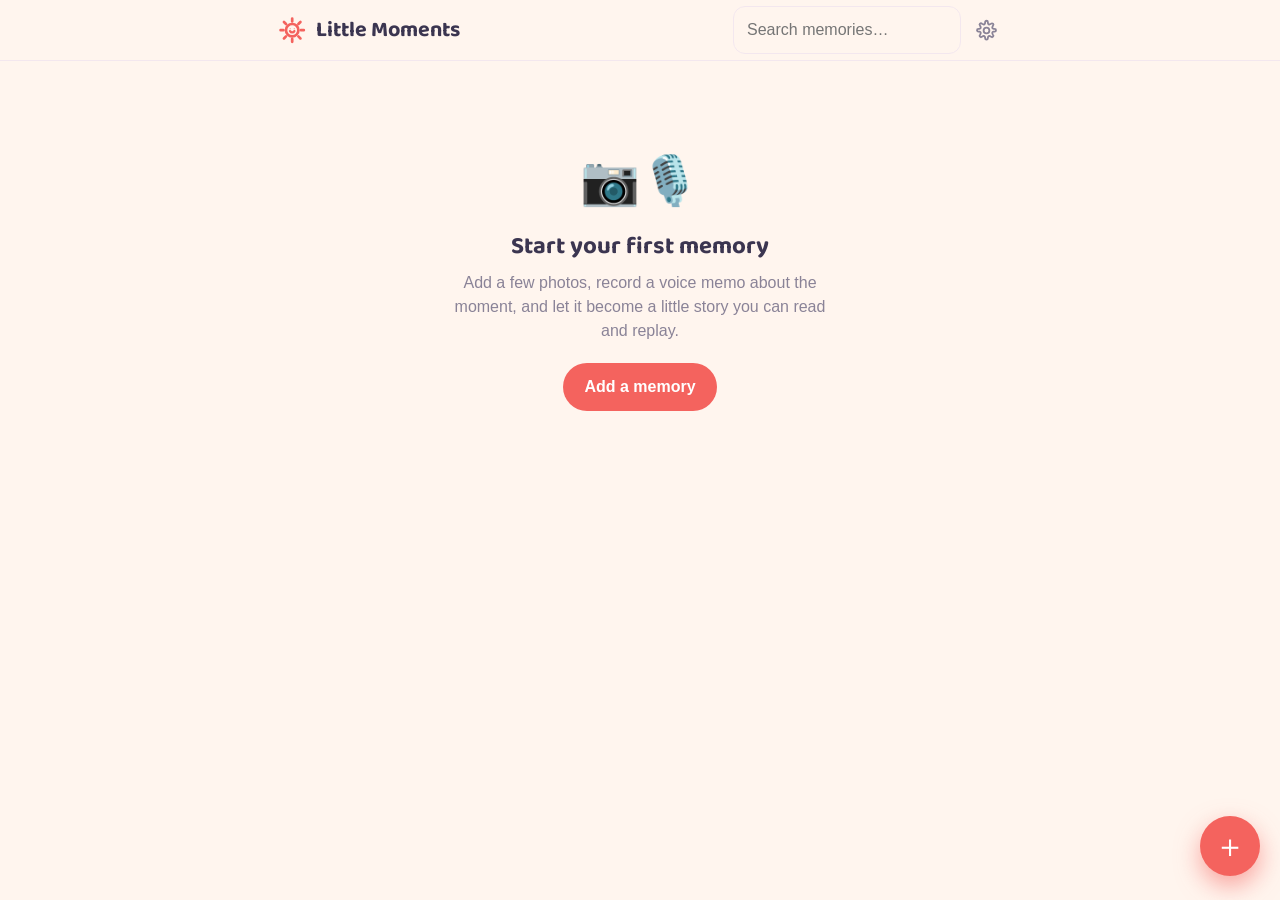
==== index.html @ 15800431 "Redesign the settings icon as a cog, distinct from the sun mark The old settings glyph was a center " ====
<!DOCTYPE html>
<html lang="en">
<head>
  <meta charset="UTF-8" />
  <meta name="viewport" content="width=device-width, initial-scale=1, viewport-fit=cover" />
  <meta name="theme-color" content="#f4635e" />
  <title>Little Moments</title>
  <meta name="description" content="A private journal of photos and voice-memo memories with the people you love." />
  <link rel="manifest" href="manifest.webmanifest" />
  <link rel="icon" href="icons/icon.svg" type="image/svg+xml" />
  <link rel="icon" href="icons/icon-192.png" sizes="192x192" type="image/png" />
  <link rel="apple-touch-icon" href="icons/apple-touch-icon.png" />
  <meta name="apple-mobile-web-app-capable" content="yes" />
  <meta name="apple-mobile-web-app-status-bar-style" content="default" />
  <meta name="apple-mobile-web-app-title" content="Little Moments" />
  <meta name="mobile-web-app-capable" content="yes" />
  <link rel="stylesheet" href="styles.css" />
</head>
<body>
  <header class="app-header">
    <div class="wrap header-inner">
      <h1 class="brand">
        <svg class="brand-mark" viewBox="0 0 24 24" fill="none" stroke="currentColor" stroke-width="2" stroke-linecap="round" stroke-linejoin="round" aria-hidden="true">
          <circle cx="12" cy="12" r="4.6" />
          <path d="M12 3.4v2.1M12 18.5v2.1M3.4 12h2.1M18.5 12h2.1M5.9 5.9l1.5 1.5M16.6 16.6l1.5 1.5M18.1 5.9l-1.5 1.5M7.4 16.6l-1.5 1.5" />
          <path d="M10.4 12.7a1.8 1.8 0 0 0 3.2 0" stroke-width="1.7" />
          <circle cx="10.5" cy="10.9" r="0.4" fill="currentColor" stroke="none" />
          <circle cx="13.5" cy="10.9" r="0.4" fill="currentColor" stroke="none" />
        </svg>
        Little Moments
      </h1>
      <div class="header-actions">
        <input id="search" class="search" type="search" placeholder="Search memories…" aria-label="Search memories" />
        <button id="settingsBtn" class="icon-btn" title="Settings" aria-label="Settings">
          <svg viewBox="0 0 24 24" fill="none" stroke="currentColor" stroke-width="1.9" stroke-linecap="round" stroke-linejoin="round" aria-hidden="true">
            <path d="M10.6 3.2a1.4 1.4 0 0 1 2.8 0l.15 1.36a1.4 1.4 0 0 0 2.02.98l1.23-.62a1.4 1.4 0 0 1 1.98 1.98l-.62 1.23a1.4 1.4 0 0 0 .98 2.02l1.36.15a1.4 1.4 0 0 1 0 2.8l-1.36.15a1.4 1.4 0 0 0-.98 2.02l.62 1.23a1.4 1.4 0 0 1-1.98 1.98l-1.23-.62a1.4 1.4 0 0 0-2.02.98l-.15 1.36a1.4 1.4 0 0 1-2.8 0l-.15-1.36a1.4 1.4 0 0 0-2.02-.98l-1.23.62a1.4 1.4 0 0 1-1.98-1.98l.62-1.23a1.4 1.4 0 0 0-.98-2.02l-1.36-.15a1.4 1.4 0 0 1 0-2.8l1.36-.15a1.4 1.4 0 0 0 .98-2.02l-.62-1.23a1.4 1.4 0 0 1 1.98-1.98l1.23.62a1.4 1.4 0 0 0 2.02-.98z" />
            <circle cx="12" cy="12" r="3" />
          </svg>
        </button>
      </div>
    </div>
  </header>

  <div id="albumBanner" class="album-banner" hidden>👀 You're viewing a shared family album (read-only)</div>

  <main class="wrap main">
    <div id="emptyState" class="empty" hidden>
      <div class="empty-art" aria-hidden="true">📷🎙️</div>
      <h2>Start your first memory</h2>
      <p>Add a few photos, record a voice memo about the moment, and let it become a little story you can read and replay.</p>
      <button class="btn primary" data-action="new">Add a memory</button>
    </div>

    <div id="feed" class="feed" aria-live="polite"></div>
  </main>

  <button id="fab" class="fab" title="New memory" aria-label="New memory">＋</button>

  <!-- Composer -->
  <dialog id="composer" class="sheet">
    <form id="composerForm" method="dialog">
      <div class="sheet-head">
        <h2 id="composerTitle">New memory</h2>
        <button type="button" class="icon-btn" data-close aria-label="Close">✕</button>
      </div>

      <div class="sheet-body">
        <label class="field">
          <span>Photos</span>
          <div id="photoGrid" class="photo-grid"></div>
          <div class="photo-add-row">
            <label class="btn ghost file-btn">
              📷 Add photos
              <input id="photoInput" type="file" accept="image/*" multiple hidden />
            </label>
            <label class="btn ghost file-btn">
              🤳 Take photo
              <input id="cameraInput" type="file" accept="image/*" capture="environment" hidden />
            </label>
          </div>
        </label>

        <div class="field-row">
          <label class="field grow">
            <span>Title</span>
            <input id="titleInput" type="text" placeholder="A name for this moment" />
          </label>
          <label class="field">
            <span>Date</span>
            <input id="dateInput" type="date" />
          </label>
        </div>

        <div class="field">
          <span>Voice memo</span>
          <div class="recorder">
            <div class="rec-controls">
              <button type="button" id="recordBtn" class="btn record">
                <span class="rec-dot" aria-hidden="true"></span>
                <span id="recordLabel">Record</span>
              </button>
              <span id="recTimer" class="rec-timer">0:00</span>
              <button type="button" id="clearAudioBtn" class="btn ghost small" hidden>Discard</button>
            </div>
            <audio id="audioPreview" controls hidden></audio>
            <p id="recHint" class="hint">Tap record and talk about the moment. Your words are captured as you speak, and the audio is saved so you can play it back later.</p>
          </div>
        </div>

        <div class="field">
          <div class="label-row">
            <span>Story</span>
            <button type="button" id="aiBtn" class="btn ai small" title="Summarize the voice memo into a story with AI">✨ Summarize with AI</button>
          </div>
          <textarea id="transcriptInput" class="transcript" rows="3" placeholder="What you said (captured while recording — you can edit it)"></textarea>
          <textarea id="storyInput" class="story" rows="6" placeholder="The written story of this memory will appear here. You can also just write it yourself."></textarea>
          <div id="aiStatus" class="ai-status" hidden></div>
        </div>

        <label class="field">
          <span>Caption <span class="hint" style="font-weight:400">(short &amp; witty — used when you share)</span></span>
          <input id="captionInput" type="text" placeholder="A one-line caption for sharing (AI fills this in)" />
        </label>

        <label class="field">
          <span>Tags</span>
          <input id="tagsInput" type="text" placeholder="first steps, park, giggles (comma separated)" />
        </label>
      </div>

      <div class="sheet-foot">
        <button type="button" class="btn ghost" data-close>Cancel</button>
        <button type="submit" class="btn primary" id="saveBtn">Save memory</button>
      </div>
    </form>
  </dialog>

  <!-- Settings -->
  <dialog id="settings" class="sheet">
    <div class="sheet-head">
      <h2>Settings</h2>
      <button type="button" class="icon-btn" data-close aria-label="Close">✕</button>
    </div>
    <div class="sheet-body">
      <div class="field">
        <span>Look &amp; feel</span>
        <p class="hint">Pick a color theme — it applies right away and is saved on this device.</p>
        <div id="themeSwatches" class="theme-swatches"></div>
      </div>

      <div class="field">
        <span>AI summaries</span>
        <p class="hint">Two ways to enable AI stories. <strong>Recommended:</strong> set up the free proxy (keeps your key off this device) — see <a href="https://github.com/dominicjmorgan/Memories/blob/main/proxy/README.md" target="_blank" rel="noopener">proxy setup</a> — and paste its URL below. <strong>Or:</strong> paste your Anthropic API key to call Anthropic directly.</p>
        <label class="field">
          <span class="sub">AI proxy URL <span class="hint" style="font-weight:400">(recommended)</span></span>
          <input id="proxyUrlInput" type="url" placeholder="https://little-moments-ai.<you>.workers.dev" autocomplete="off" spellcheck="false" />
        </label>
        <label class="field">
          <span class="sub">Anthropic API key <span class="hint" style="font-weight:400">(only if not using a proxy)</span></span>
          <input id="apiKeyInput" type="password" placeholder="sk-ant-…" autocomplete="off" />
        </label>
        <label class="field">
          <span class="sub">Model</span>
          <select id="modelSelect">
            <option value="claude-opus-5">Claude Opus 5 — best quality</option>
            <option value="claude-sonnet-5">Claude Sonnet 5 — faster &amp; cheaper</option>
            <option value="claude-haiku-4-5">Claude Haiku 4.5 — cheapest</option>
          </select>
        </label>
        <label class="field">
          <span class="sub">Workspace ID <span class="hint" style="font-weight:400">(only if your key isn't tied to a workspace)</span></span>
          <input id="workspaceIdInput" type="text" placeholder="wrkspc_… (optional)" autocomplete="off" spellcheck="false" />
        </label>
      </div>

      <div class="field">
        <span>Read-aloud voice</span>
        <p class="hint">Tap <strong>🔊 Read aloud</strong> on any memory to hear the story in a warm, real voice. Add an <code>ELEVENLABS_API_KEY</code> to your Worker to enable it — see <a href="https://github.com/dominicjmorgan/Memories/blob/main/proxy/README.md" target="_blank" rel="noopener">narration setup</a>. Each story is voiced once, then saved so it replays instantly (and family hear the same voice in the album). Without it, the app falls back to your device's built-in voice.</p>
        <label class="field">
          <span class="sub">Voice ID <span class="hint" style="font-weight:400">(optional — blank uses a warm default)</span></span>
          <input id="ttsVoiceIdInput" type="text" placeholder="e.g. 21m00Tcm4TlvDq8ikWAM" autocomplete="off" spellcheck="false" />
          <span class="hint" style="font-weight:400">Pick any voice from the <a href="https://elevenlabs.io/app/voice-library" target="_blank" rel="noopener">ElevenLabs voice library</a> and paste its ID here.</span>
        </label>
      </div>

      <div class="field">
        <span>Shared family album</span>
        <p class="hint">Publish your memories to a private album so invited family can view them (read-only) via a secret link + password. Uses your Cloudflare Worker — see <a href="https://github.com/dominicjmorgan/Memories/blob/main/proxy/README.md" target="_blank" rel="noopener">album setup</a>. The keys/password below must match the ones you set on the Worker.</p>
        <label class="field checkbox-row">
          <input id="albumSyncToggle" type="checkbox" />
          <span class="sub">Publish my memories to the shared album</span>
        </label>
        <label class="field">
          <span class="sub">Owner key <span class="hint" style="font-weight:400">(secret — lets this device publish)</span></span>
          <input id="albumOwnerKeyInput" type="password" placeholder="owner secret" autocomplete="off" spellcheck="false" />
        </label>
        <label class="field">
          <span class="sub">Read key <span class="hint" style="font-weight:400">(goes in the family link)</span></span>
          <input id="albumReadKeyInput" type="text" placeholder="read secret" autocomplete="off" spellcheck="false" />
        </label>
        <label class="field">
          <span class="sub">Family password</span>
          <input id="albumPasswordInput" type="text" placeholder="password family will type" autocomplete="off" spellcheck="false" />
        </label>
        <div class="photo-add-row">
          <button type="button" id="albumLinkBtn" class="btn ghost">🔗 Copy family link</button>
          <button type="button" id="albumSyncAllBtn" class="btn ghost">⬆️ Publish all now</button>
        </div>
        <div id="albumStatus" class="ai-status" hidden></div>
      </div>

      <div class="field">
        <span>Your data</span>
        <p class="hint">Everything lives on this device. Back it up to a file, or restore it on another device.</p>
        <div class="photo-add-row">
          <button type="button" id="exportBtn" class="btn ghost">⬇️ Back up to file</button>
          <label class="btn ghost file-btn">
            ⬆️ Restore from file
            <input id="importInput" type="file" accept="application/json,.json" hidden />
          </label>
        </div>
        <div id="dataStatus" class="ai-status" hidden></div>
      </div>
    </div>
    <div class="sheet-foot">
      <button type="button" class="btn primary" data-close>Done</button>
    </div>
  </dialog>

  <!-- Viewer -->
  <dialog id="viewer" class="sheet viewer-sheet">
    <div class="sheet-head">
      <h2 id="viewerTitle">Memory</h2>
      <button type="button" class="icon-btn" data-close aria-label="Close">✕</button>
    </div>
    <div class="sheet-body" id="viewerBody"></div>
    <div class="sheet-foot">
      <button type="button" class="btn danger ghost" id="viewerDelete">Delete</button>
      <button type="button" class="btn ghost" id="viewerShare">📤 Share</button>
      <button type="button" class="btn ghost" id="viewerEdit">Edit</button>
      <button type="button" class="btn primary" data-close>Close</button>
    </div>
  </dialog>

  <!-- Fullscreen photo lightbox -->
  <dialog id="lightbox" class="lightbox" aria-label="Photo viewer">
    <div class="lb-counter" id="lbCounter"></div>
    <button type="button" class="lb-close icon-btn" id="lbClose" aria-label="Close">✕</button>
    <button type="button" class="lb-nav lb-prev" id="lbPrev" aria-label="Previous photo">‹</button>
    <img class="lb-img" id="lbImg" alt="Memory photo" draggable="false" />
    <button type="button" class="lb-nav lb-next" id="lbNext" aria-label="Next photo">›</button>
    <div class="lb-hint" id="lbHint">tap photo to zoom · swipe to browse</div>
  </dialog>

  <!-- Family album password gate -->
  <dialog id="albumGate" class="sheet album-gate">
    <form id="albumGateForm" method="dialog">
      <div class="sheet-head">
        <h2>✽ A shared album</h2>
      </div>
      <div class="sheet-body">
        <p class="hint">This family album is private. Enter the password you were given to view it.</p>
        <label class="field">
          <span class="sub">Password</span>
          <input id="albumPwInput" type="password" autocomplete="off" />
        </label>
        <div id="albumGateMsg" class="ai-status error" hidden></div>
      </div>
      <div class="sheet-foot">
        <button type="submit" class="btn primary">Unlock</button>
      </div>
    </form>
  </dialog>

  <div id="toast" class="toast" hidden></div>

  <script src="app.js"></script>
</body>
</html>
---- styles.css ----
@import url('https://fonts.googleapis.com/css2?family=Baloo+2:wght@600;700;800&family=Caveat:wght@600;700&display=swap');

:root {
  --bg: #fff5ee;
  --surface: #ffffff;
  --ink: #3b3550;
  --ink-soft: #8a8397;
  --line: #f3e7ee;
  --brand: #f4635e;
  --brand-dark: #dd4b48;
  --accent: #23bfa6;
  --danger: #e14b6a;
  --shadow: 0 8px 26px rgba(120, 80, 90, 0.12);
  --radius: 18px;
  --font: -apple-system, BlinkMacSystemFont, "Segoe UI", Roboto, Helvetica, Arial, sans-serif;
  --serif: "Iowan Old Style", "Palatino Linotype", Palatino, Georgia, serif;
  --display: "Baloo 2", "Nunito", -apple-system, BlinkMacSystemFont, "Segoe UI", sans-serif;
  --hand: "Caveat", "Segoe Print", "Bradley Hand", "Comic Sans MS", cursive;
}

@media (prefers-color-scheme: dark) {
  :root {
    --bg: #241f2b;
    --surface: #2e2836;
    --ink: #f4ecf6;
    --ink-soft: #b8afc4;
    --line: #3f374a;
    --brand: #ff7d78;
    --brand-dark: #f4635e;
    --accent: #4fd3bd;
    --shadow: 0 8px 26px rgba(0, 0, 0, 0.4);
  }
}

* { box-sizing: border-box; }
/* Ensure the `hidden` attribute always wins over element display rules
   (e.g. .btn sets display:inline-flex, which would otherwise show a
   [hidden] button — including the album view's Edit/Delete). */
[hidden] { display: none !important; }

html, body {
  margin: 0;
  padding: 0;
  background: var(--bg);
  color: var(--ink);
  font-family: var(--font);
  font-size: 16px;
  line-height: 1.5;
  -webkit-font-smoothing: antialiased;
}

.wrap { width: 100%; max-width: 760px; margin: 0 auto; padding: 0 16px; }

/* Header */
.app-header {
  position: sticky;
  top: 0;
  z-index: 10;
  background: color-mix(in srgb, var(--bg) 88%, transparent);
  backdrop-filter: blur(10px);
  border-bottom: 1px solid var(--line);
  padding-top: env(safe-area-inset-top);
}
.header-inner {
  display: flex;
  align-items: center;
  gap: 12px;
  min-height: 60px;
}
.brand {
  font-family: var(--display);
  font-size: 1.35rem;
  margin: 0;
  display: flex;
  align-items: center;
  gap: 8px;
  white-space: nowrap;
}
.brand-mark { color: var(--brand); }
.header-actions { margin-left: auto; display: flex; align-items: center; gap: 8px; }
.search {
  border: 1px solid var(--line);
  background: var(--surface);
  color: var(--ink);
  border-radius: 999px;
  padding: 8px 14px;
  font-size: 0.95rem;
  width: 190px;
  max-width: 42vw;
  outline: none;
}
.search:focus { border-color: var(--brand); }

/* Main / feed */
.main { padding-top: 24px; padding-bottom: 130px; }
body { overflow-x: hidden; } /* gentle card tilts must never scroll the page sideways */
.feed { display: flex; flex-direction: column; gap: 36px; padding: 6px 4px 0; }

/* Scrapbook Polaroid card */
.card {
  --paper: #fffdf8;
  --paper-ink: #3b322b;
  --paper-soft: #857a6f;
  position: relative;
  background: var(--paper);
  color: var(--paper-ink);
  padding: 12px 12px 0;
  border-radius: 5px;
  box-shadow: 0 10px 22px rgba(70, 50, 35, 0.16), 0 2px 5px rgba(70, 50, 35, 0.12);
  cursor: pointer;
  transform: rotate(var(--tilt, 0deg));
  transition: transform 0.5s cubic-bezier(.2, .75, .2, 1), box-shadow 0.2s ease, opacity 0.5s ease;
}
@media (prefers-color-scheme: dark) {
  .card { box-shadow: 0 16px 32px rgba(0, 0, 0, 0.5), 0 2px 6px rgba(0, 0, 0, 0.4); }
}

/* Colorful washi tape — a rotating set of candy colors so the feed feels
   like a playful scrapbook. */
.card { --tape: #ff9bbb; --tape-left: 50%; --tape-rot: -2.5deg; }
.card:nth-child(5n+2) { --tape: #4fd3bd; }
.card:nth-child(5n+3) { --tape: #ffce5c; }
.card:nth-child(5n+4) { --tape: #b9a0e6; }
.card:nth-child(5n+5) { --tape: #7fc9f2; }
.card:nth-child(2n)   { --tape-left: 30%; --tape-rot: -4deg; }
.card:nth-child(3n)   { --tape-left: 72%; --tape-rot: 3.5deg; }
.card::before {
  content: "";
  position: absolute;
  top: -11px;
  left: var(--tape-left);
  width: 104px;
  height: 26px;
  transform: translateX(-50%) rotate(var(--tape-rot));
  background: repeating-linear-gradient(45deg,
    color-mix(in srgb, var(--tape) 55%, transparent) 0 6px,
    color-mix(in srgb, var(--tape) 80%, transparent) 6px 12px);
  border-left: 1px dashed rgba(255,255,255,.55);
  border-right: 1px dashed rgba(255,255,255,.55);
  box-shadow: 0 1px 2px rgba(0,0,0,.08);
  border-radius: 2px;
  pointer-events: none;
}

/* pop-in as the card scrolls into view */
.card.pre { opacity: 0; transform: rotate(var(--tilt, 0deg)) translateY(28px) scale(.94); }

/* playful: straighten and lift on interaction */
.card:hover { transform: rotate(0deg) translateY(-6px) scale(1.02); box-shadow: 0 20px 36px rgba(70,50,35,0.24); }
.card:active { transform: rotate(0deg) scale(0.99); }

.card-photos { display: grid; gap: 3px; background: var(--paper); border-radius: 2px; overflow: hidden; }
.card-photos.n1 { grid-template-columns: 1fr; }
.card-photos.n2 { grid-template-columns: 1fr 1fr; }
.card-photos.n3, .card-photos.n4 { grid-template-columns: 1fr 1fr; }
.card-photos img {
  width: 100%;
  height: 100%;
  aspect-ratio: 3 / 2;
  object-fit: cover;
  display: block;
}
.card-photos.n1 img { aspect-ratio: 4 / 3; }
.photo-fallback { display: grid; place-items: center; aspect-ratio: 3 / 2; background: var(--line); color: var(--ink-soft); font-size: 1.8rem; }
.viewer-gallery .photo-fallback { flex: 0 0 100%; width: 100%; height: min(46vh, 460px); aspect-ratio: auto; border-radius: 0; }
.photo-thumb .photo-fallback { width: 100%; height: 100%; aspect-ratio: auto; font-size: 1.3rem; }
.card-photos .more { position: relative; }
.card-photos .more::after {
  content: attr(data-more);
  position: absolute;
  inset: 0;
  background: rgba(0,0,0,0.45);
  color: #fff;
  display: grid;
  place-items: center;
  font-size: 1.4rem;
  font-weight: 600;
}

.card-body { padding: 12px 8px 18px; }
.card-title { font-family: var(--display); font-weight: 700; font-size: 1.3rem; margin: 0 0 4px; line-height: 1.25; color: var(--paper-ink); }
.card-date { font-family: var(--hand); color: var(--brand-dark); font-size: 1.2rem; line-height: 1; display: inline-block; transform: rotate(-1.5deg); margin-bottom: 8px; }
.card-story { color: var(--paper-soft); margin: 0; display: -webkit-box; -webkit-line-clamp: 3; -webkit-box-orient: vertical; overflow: hidden; }
.card-meta { display: flex; align-items: center; gap: 10px; margin-top: 12px; flex-wrap: wrap; }
.chip {
  background: color-mix(in srgb, var(--accent) 24%, #ffffff);
  color: color-mix(in srgb, var(--accent) 60%, #2a2440);
  border-radius: 999px;
  padding: 3px 10px;
  font-size: 0.78rem;
  font-weight: 700;
}
.has-audio { color: var(--brand-dark); font-size: 0.85rem; font-weight: 600; display: inline-flex; align-items: center; gap: 5px; }

@media (prefers-reduced-motion: reduce) {
  .card { transition: box-shadow 0.2s ease; }
  .card.pre { opacity: 1; transform: rotate(var(--tilt, 0deg)); }
  .card:hover { transform: rotate(0deg); }
}

/* Empty state */
.empty { text-align: center; padding: 60px 20px; }
.empty-art { font-size: 3rem; }
.empty h2 { font-family: var(--display); margin: 12px 0 6px; }
.empty p { color: var(--ink-soft); max-width: 380px; margin: 0 auto 20px; }

/* FAB */
.fab {
  position: fixed;
  right: max(20px, env(safe-area-inset-right));
  bottom: max(24px, env(safe-area-inset-bottom));
  width: 60px;
  height: 60px;
  border-radius: 50%;
  border: none;
  background: var(--brand);
  color: #fff;
  font-size: 2rem;
  line-height: 1;
  box-shadow: 0 10px 24px color-mix(in srgb, var(--brand) 55%, transparent);
  cursor: pointer;
  z-index: 20;
  transition: transform 0.2s cubic-bezier(.34, 1.56, .64, 1), background 0.12s ease;
}
.fab:hover { background: var(--brand-dark); transform: scale(1.1) rotate(8deg); }
.fab:active { transform: scale(0.92); }

/* Buttons */
.btn {
  font: inherit;
  font-weight: 700;
  border-radius: 999px;
  padding: 11px 20px;
  border: 1px solid transparent;
  cursor: pointer;
  display: inline-flex;
  align-items: center;
  gap: 8px;
  transition: background 0.12s ease, border-color 0.12s ease, opacity 0.12s ease, transform 0.14s cubic-bezier(.34, 1.56, .64, 1);
}
.btn.small { padding: 6px 12px; font-size: 0.85rem; }
.btn.primary { background: var(--brand); color: #fff; }
.btn.primary:hover { background: var(--brand-dark); }
.btn.ghost { background: transparent; border-color: var(--line); color: var(--ink); }
.btn.ghost:hover { border-color: var(--brand); color: var(--brand); }
.btn.ai { background: color-mix(in srgb, var(--accent) 16%, transparent); color: var(--accent); border-color: transparent; }
.btn.ai:hover { background: color-mix(in srgb, var(--accent) 26%, transparent); }
.btn.danger { color: var(--danger); }
.narrate-btn { margin-top: 8px; }
.narrate-btn.on { background: color-mix(in srgb, var(--brand) 14%, transparent); border-color: var(--brand); color: var(--brand-dark); }
.narrate-btn.on:hover { background: color-mix(in srgb, var(--brand) 22%, transparent); }
.narrate-btn.busy { opacity: 0.75; cursor: progress; animation: narratePulse 1.1s ease-in-out infinite; }
@keyframes narratePulse { 0%, 100% { opacity: 0.55; } 50% { opacity: 0.9; } }
.btn.danger.ghost:hover { border-color: var(--danger); color: var(--danger); }
.btn:disabled { opacity: 0.5; cursor: default; }
.icon-btn {
  background: transparent;
  border: none;
  font-size: 1.3rem;
  cursor: pointer;
  padding: 6px;
  border-radius: 10px;
  line-height: 1;
}
.icon-btn:hover { background: var(--line); }

.btn.record { background: var(--surface); border-color: var(--brand); color: var(--brand); }
.btn.record .rec-dot { width: 12px; height: 12px; border-radius: 50%; background: var(--brand); }
.btn.record.recording { background: var(--brand); color: #fff; }
.btn.record.recording .rec-dot { background: #fff; animation: pulse 1s infinite; }
@keyframes pulse { 0%,100% { opacity: 1; } 50% { opacity: 0.3; } }

/* Sheet / dialog */
.sheet {
  border: none;
  border-radius: 20px 20px 0 0;
  padding: 0;
  width: 100%;
  max-width: 640px;
  margin: auto auto 0;
  background: var(--surface);
  color: var(--ink);
  box-shadow: 0 -8px 40px rgba(0,0,0,0.25);
  max-height: 92vh;
  overflow: hidden;
}
/* When open, lay the dialog out as a column so the body scrolls.
   Scoped to [open] because author CSS beats the UA `dialog:not([open])`
   rule — an unscoped `display:flex` would keep CLOSED dialogs visible and
   floating over the page, intercepting clicks. */
.sheet[open] {
  display: flex;
  flex-direction: column;
}
@media (min-width: 640px) {
  .sheet { border-radius: 20px; margin: auto; max-height: 88vh; }
}
.sheet::backdrop { background: rgba(30, 20, 15, 0.5); backdrop-filter: blur(2px); }
/* The composer wraps its content in a <form>; make it the scrolling column too. */
.sheet form { display: flex; flex-direction: column; flex: 1 1 auto; min-height: 0; }
.sheet-head {
  display: flex;
  align-items: center;
  justify-content: space-between;
  padding: 16px 18px;
  border-bottom: 1px solid var(--line);
  background: var(--surface);
  flex: 0 0 auto;
}
.sheet-head h2 { margin: 0; font-family: var(--display); font-size: 1.25rem; }
.sheet-body {
  padding: 18px;
  overflow-y: auto;
  -webkit-overflow-scrolling: touch;
  display: flex;
  flex-direction: column;
  gap: 18px;
  flex: 1 1 auto;
  min-height: 0;
}
.sheet-foot {
  display: flex;
  justify-content: flex-end;
  gap: 10px;
  padding: 14px 18px calc(14px + env(safe-area-inset-bottom));
  border-top: 1px solid var(--line);
  background: var(--surface);
  flex: 0 0 auto;
  flex-wrap: wrap;
}

/* Fields */
.field { display: flex; flex-direction: column; gap: 7px; }
.field > span { font-weight: 600; font-size: 0.92rem; }
.field .sub { font-weight: 500; font-size: 0.85rem; color: var(--ink-soft); }
.field-row { display: flex; gap: 12px; }
.field.grow { flex: 1; }
.label-row { display: flex; align-items: center; justify-content: space-between; gap: 8px; }
input[type="text"], input[type="date"], input[type="password"], input[type="search"], select, textarea {
  font: inherit;
  color: var(--ink);
  background: var(--bg);
  border: 1px solid var(--line);
  border-radius: 12px;
  padding: 11px 13px;
  width: 100%;
  outline: none;
}
input:focus, select:focus, textarea:focus { border-color: var(--brand); }
textarea { resize: vertical; }
.transcript { font-size: 0.9rem; color: var(--ink-soft); }
.story { font-family: var(--serif); font-size: 1.05rem; line-height: 1.6; }
.hint { color: var(--ink-soft); font-size: 0.85rem; margin: 0; }
.hint a { color: var(--brand); }

/* Photo grid in composer */
.photo-grid { display: flex; flex-wrap: wrap; gap: 8px; }
.photo-grid:empty { display: none; }
.photo-thumb { position: relative; width: 100px; height: 100px; border-radius: 12px; overflow: hidden; border: 1px solid var(--line); }
.photo-thumb img { width: 100%; height: 100%; object-fit: cover; }
.photo-thumb .thumb-x {
  position: absolute; top: 3px; right: 3px;
  width: 22px; height: 22px; border-radius: 50%;
  border: none; background: rgba(0,0,0,0.6); color: #fff;
  cursor: pointer; font-size: 0.8rem; line-height: 1; display: grid; place-items: center;
}
.photo-thumb .thumb-cover {
  position: absolute; top: 4px; left: 4px;
  background: var(--brand); color: #fff;
  font-size: 0.62rem; font-weight: 700; letter-spacing: 0.02em;
  padding: 2px 6px; border-radius: 999px;
}
.photo-thumb .thumb-bar {
  position: absolute; left: 0; right: 0; bottom: 0;
  display: flex; justify-content: center; gap: 2px;
  background: rgba(0,0,0,0.5); padding: 2px 0;
}
.photo-thumb .thumb-bar button {
  border: none; background: transparent; color: #fff;
  width: 26px; height: 22px; font-size: 0.8rem; line-height: 1; cursor: pointer; border-radius: 6px;
}
.photo-thumb .thumb-bar button:disabled { opacity: 0.35; cursor: default; }
.photo-thumb .thumb-bar button:not(:disabled):active { background: rgba(255,255,255,0.25); }
.photo-add-row { display: flex; gap: 10px; flex-wrap: wrap; }
.file-btn { cursor: pointer; }

.recorder { border: 1px solid var(--line); border-radius: 14px; padding: 14px; background: var(--bg); }
.rec-controls { display: flex; align-items: center; gap: 12px; }
.rec-timer { font-variant-numeric: tabular-nums; color: var(--ink-soft); font-weight: 600; }
#audioPreview { width: 100%; margin-top: 12px; }

.ai-status { font-size: 0.85rem; padding: 10px 12px; border-radius: 10px; background: var(--bg); color: var(--ink-soft); }
.ai-status.error { background: color-mix(in srgb, var(--danger) 12%, transparent); color: var(--danger); }
.ai-status.working { color: var(--accent); }

/* Viewer */
/* Swipeable photo carousel: keeps the photo area compact so the story
   sits right below it instead of after a tall stack. */
.viewer-carousel { margin-bottom: 4px; }
.viewer-gallery {
  display: flex;
  gap: 0;
  overflow-x: auto;
  scroll-snap-type: x mandatory;
  -webkit-overflow-scrolling: touch;
  scrollbar-width: none;
  border-radius: 14px;
}
.viewer-gallery::-webkit-scrollbar { display: none; }
.viewer-photo {
  flex: 0 0 100%;
  scroll-snap-align: center;
  width: 100%;
  height: min(46vh, 460px);
  object-fit: cover;
  display: block;
}
.viewer-dots { display: flex; justify-content: center; gap: 7px; margin-top: 10px; }
.viewer-dots .dot { width: 7px; height: 7px; border-radius: 50%; background: var(--line); cursor: pointer; transition: background 0.15s ease; }
.viewer-dots .dot.on { background: var(--brand); }
.viewer-date { color: var(--brand-dark); font-weight: 600; text-transform: uppercase; font-size: 0.8rem; letter-spacing: 0.02em; }
.viewer-story { font-family: var(--serif); font-size: 1.1rem; line-height: 1.7; white-space: pre-wrap; }
.viewer-audio { width: 100%; margin: 6px 0; }
.viewer-transcript { color: var(--ink-soft); font-size: 0.9rem; border-left: 3px solid var(--line); padding-left: 12px; white-space: pre-wrap; }
.viewer-transcript summary { cursor: pointer; font-weight: 600; color: var(--ink); margin-bottom: 8px; }
.viewer-tags { display: flex; flex-wrap: wrap; gap: 6px; }

/* Toast */
.toast {
  position: fixed;
  left: 50%;
  bottom: 90px;
  transform: translateX(-50%);
  background: var(--ink);
  color: var(--bg);
  padding: 12px 20px;
  border-radius: 999px;
  font-size: 0.9rem;
  font-weight: 500;
  box-shadow: var(--shadow);
  z-index: 50;
  max-width: 90vw;
  text-align: center;
}

/* Fullscreen photo lightbox */
.lightbox {
  width: 100vw;
  height: 100dvh;
  max-width: 100vw;
  max-height: 100dvh;
  margin: 0;
  padding: 0;
  border: none;
  background: #0b0b0d;
  overflow: hidden;
}
.lightbox::backdrop { background: #000; }
.lightbox[open] { display: flex; align-items: center; justify-content: center; }
.lb-img {
  max-width: 100vw;
  max-height: 100dvh;
  object-fit: contain;
  touch-action: none;
  user-select: none;
  -webkit-user-select: none;
  will-change: transform;
  transition: transform 0.18s ease;
}
.lb-img.zoomed { transition: none; cursor: grab; }
.lb-nav {
  position: fixed;
  top: 50%;
  transform: translateY(-50%);
  width: 48px;
  height: 48px;
  border-radius: 50%;
  border: none;
  background: rgba(255, 255, 255, 0.14);
  color: #fff;
  font-size: 2rem;
  line-height: 1;
  cursor: pointer;
  display: grid;
  place-items: center;
  z-index: 2;
}
.lb-nav:hover { background: rgba(255, 255, 255, 0.26); }
.lb-prev { left: max(8px, env(safe-area-inset-left)); }
.lb-next { right: max(8px, env(safe-area-inset-right)); }
.lb-close {
  position: fixed;
  top: max(10px, env(safe-area-inset-top));
  right: max(10px, env(safe-area-inset-right));
  color: #fff;
  font-size: 1.5rem;
  background: rgba(255, 255, 255, 0.14);
  z-index: 2;
}
.lb-close:hover { background: rgba(255, 255, 255, 0.26); }
.lb-counter {
  position: fixed;
  top: max(16px, env(safe-area-inset-top));
  left: 50%;
  transform: translateX(-50%);
  color: #fff;
  font-size: 0.9rem;
  font-weight: 600;
  letter-spacing: 0.04em;
  z-index: 2;
  text-shadow: 0 1px 3px rgba(0, 0, 0, 0.6);
}
.lb-hint {
  position: fixed;
  bottom: max(16px, env(safe-area-inset-bottom));
  left: 50%;
  transform: translateX(-50%);
  color: rgba(255, 255, 255, 0.7);
  font-size: 0.78rem;
  z-index: 2;
  pointer-events: none;
  transition: opacity 0.4s ease;
}

/* Shared album */
.album-banner {
  background: color-mix(in srgb, var(--accent) 22%, var(--surface));
  color: var(--ink);
  text-align: center;
  font-size: 0.85rem;
  font-weight: 600;
  padding: 8px 14px;
  border-bottom: 1px solid var(--line);
}
.album-loading { text-align: center; color: var(--ink-soft); padding: 40px 16px; }
.checkbox-row { flex-direction: row !important; align-items: center; gap: 10px; cursor: pointer; }
.checkbox-row input { width: auto; }
body.album-mode .fab { display: none; }
.chip.chip-new { background: color-mix(in srgb, var(--brand) 20%, #ffffff); color: var(--brand-dark); }
.btn:active { transform: scale(0.95); }
.btn.primary:hover { transform: translateY(-1px); }

/* Theme picker */
.theme-swatches { display: flex; flex-wrap: wrap; gap: 10px; }
.swatch {
  display: flex; flex-direction: column; align-items: center; gap: 7px;
  background: var(--bg); border: 1.5px solid var(--line); border-radius: 14px;
  padding: 10px 8px; width: 92px; cursor: pointer; font: inherit;
  transition: transform 0.12s ease, border-color 0.12s ease;
}
.swatch:active { transform: scale(0.96); }
.swatch.on { border-color: var(--brand); box-shadow: 0 0 0 2px color-mix(in srgb, var(--brand) 35%, transparent); }
.sw-dots { display: flex; gap: 4px; }
.sw-dots i { width: 17px; height: 17px; border-radius: 50%; display: block; }
.sw-name { font-size: 0.72rem; font-weight: 700; color: var(--ink-soft); text-align: center; line-height: 1.15; }

/* Doodle header icons */
.brand-mark { width: 1.5em; height: 1.5em; display: inline-block; vertical-align: -0.28em; }
.icon-btn svg { width: 23px; height: 23px; display: block; }
#settingsBtn { color: var(--ink-soft); }
#settingsBtn:hover { color: var(--brand); }
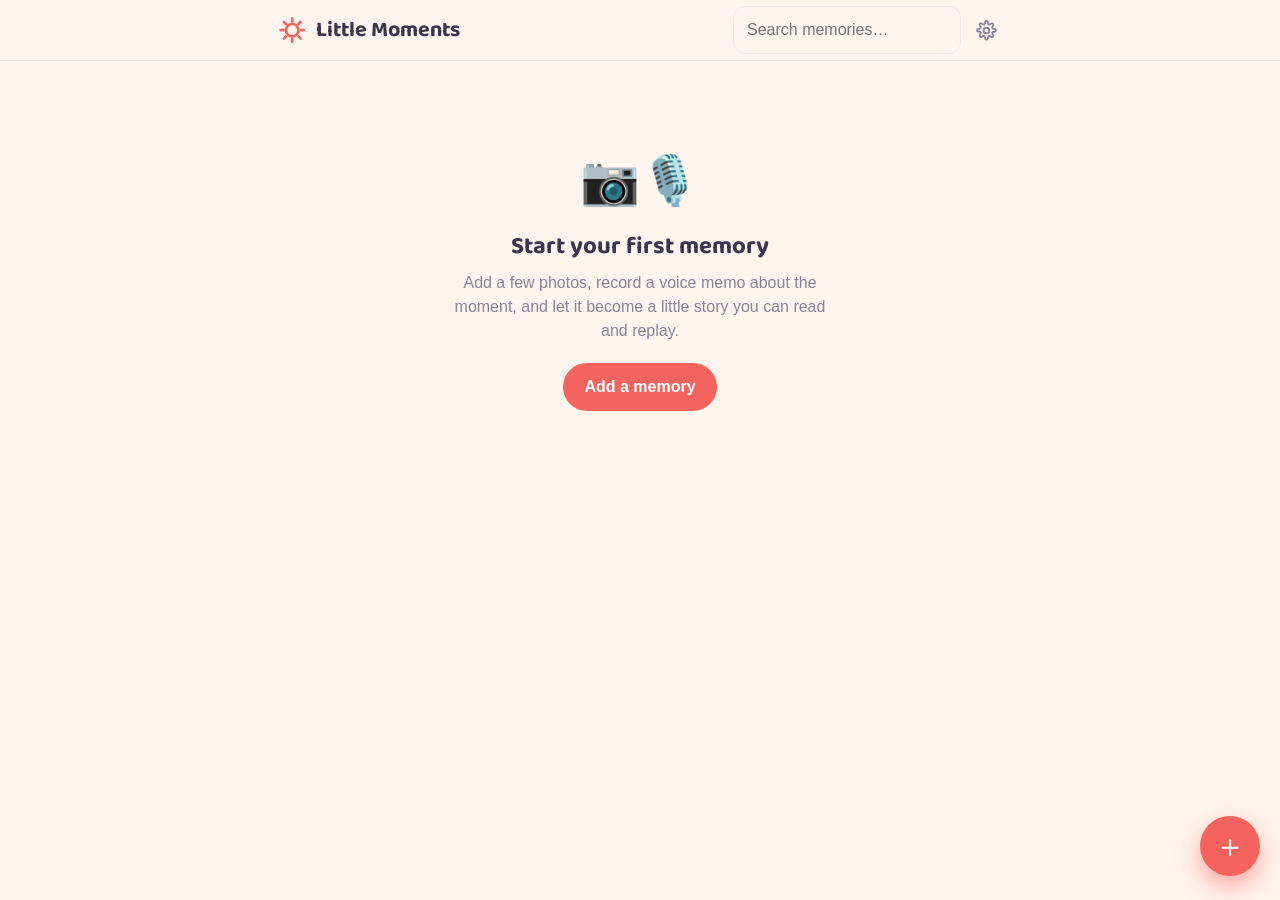
==== commit 0722bb09: "Remove the smiley face from the brand sun mark Drops the eyes and smile so the header mark is a clea" ====
--- a/index.html
+++ b/index.html
@@ -23,9 +23,6 @@
         <svg class="brand-mark" viewBox="0 0 24 24" fill="none" stroke="currentColor" stroke-width="2" stroke-linecap="round" stroke-linejoin="round" aria-hidden="true">
           <circle cx="12" cy="12" r="4.6" />
           <path d="M12 3.4v2.1M12 18.5v2.1M3.4 12h2.1M18.5 12h2.1M5.9 5.9l1.5 1.5M16.6 16.6l1.5 1.5M18.1 5.9l-1.5 1.5M7.4 16.6l-1.5 1.5" />
-          <path d="M10.4 12.7a1.8 1.8 0 0 0 3.2 0" stroke-width="1.7" />
-          <circle cx="10.5" cy="10.9" r="0.4" fill="currentColor" stroke="none" />
-          <circle cx="13.5" cy="10.9" r="0.4" fill="currentColor" stroke="none" />
         </svg>
         Little Moments
       </h1>
